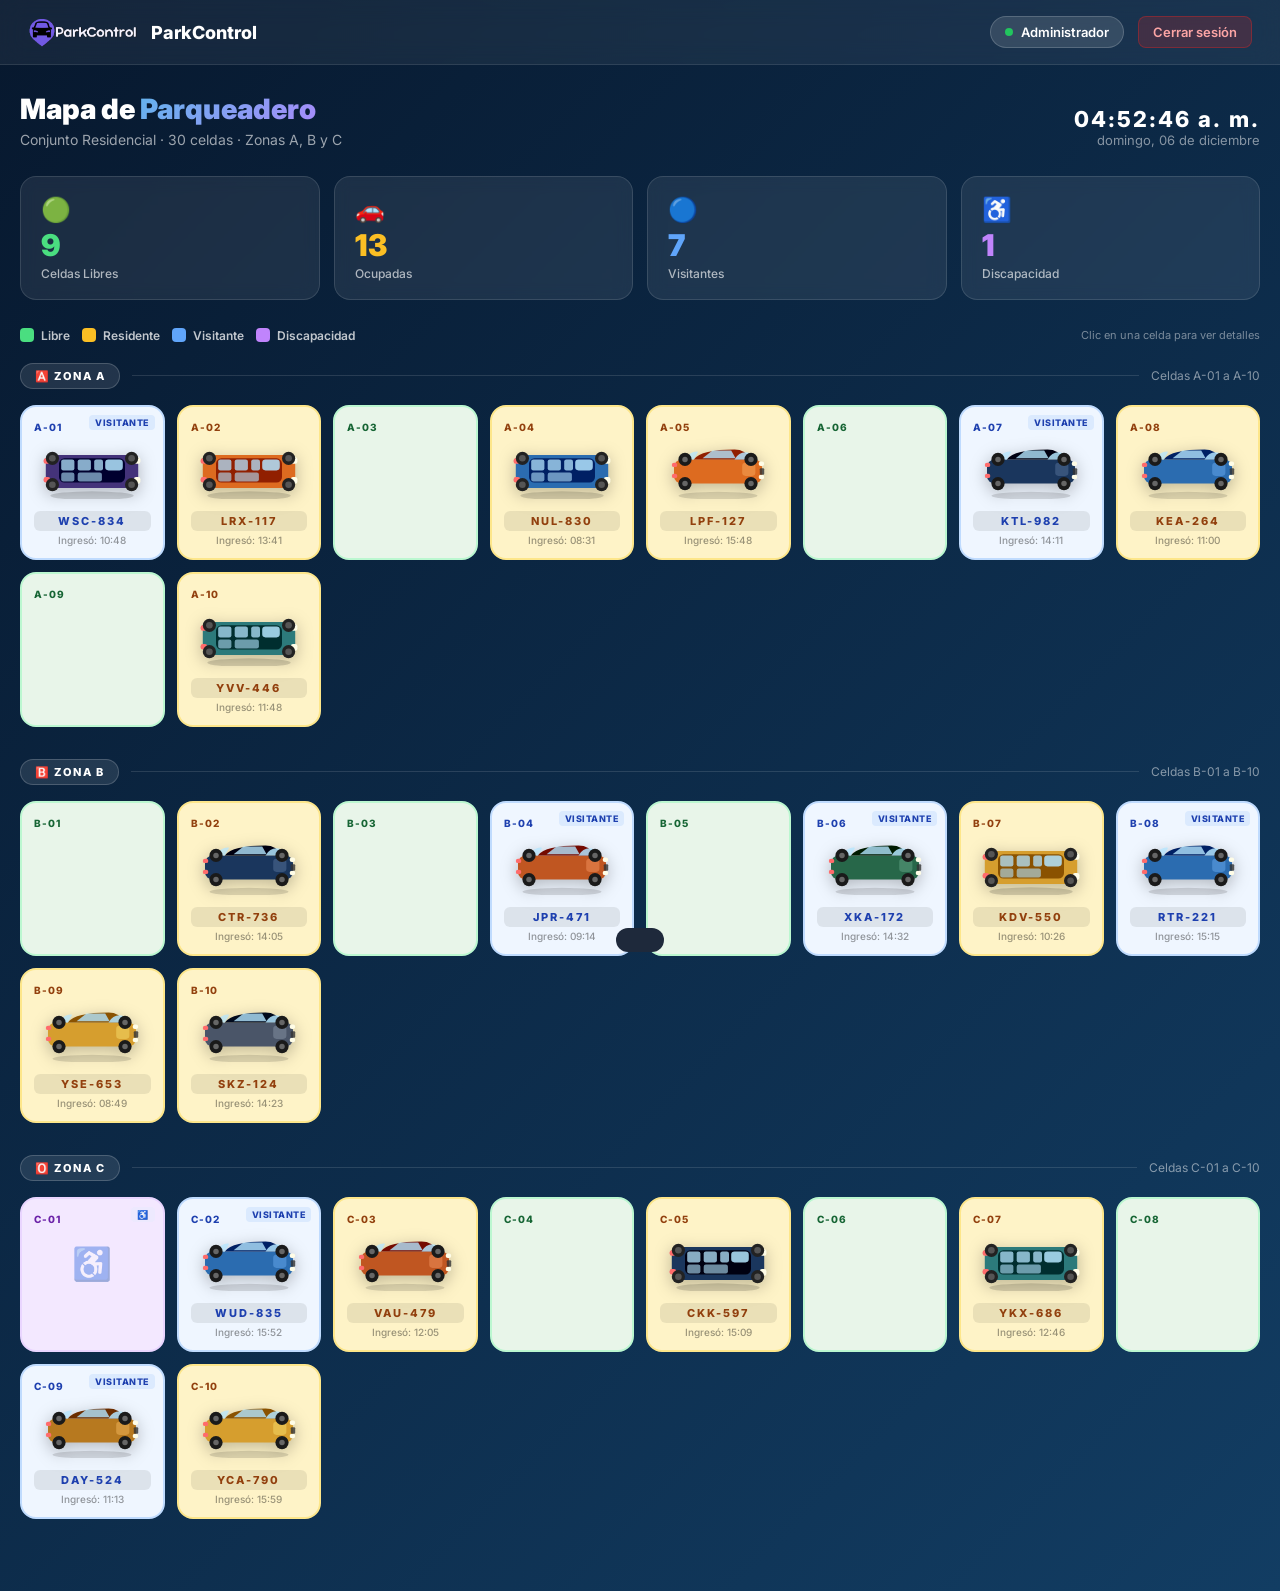
==== dashboard.html @ da75d757 "feat: dashboard con mapa de parqueadero y carros animados SVG - Nuevo dashboard.html con vista de 30" ====
<!DOCTYPE html>
<html lang="es">
<head>
  <meta charset="UTF-8">
  <meta name="viewport" content="width=device-width, initial-scale=1.0">
  <title>ParkControl — Dashboard</title>
  <link rel="preconnect" href="https://fonts.googleapis.com">
  <link href="https://fonts.googleapis.com/css2?family=Inter:wght@300;400;500;600;700;800;900&display=swap" rel="stylesheet">
  <style>
    *{box-sizing:border-box;margin:0;padding:0}
    :root{
      --azul:#1677d2;
      --azul-oscuro:#07182e;
      --azul-medio:#123d63;
      --verde:#16a34a;
      --rojo:#dc2626;
      --amarillo:#d97706;
      --celda-libre:#e8f5e9;
      --celda-ocupada:#fef3c7;
      --celda-visitante:#eff6ff;
      --celda-discapacidad:#f3e8ff;
    }

    body{
      font-family:'Inter',sans-serif;
      background:linear-gradient(135deg,var(--azul-oscuro),var(--azul-medio));
      min-height:100vh;
      color:white;
    }

    /* ═══ NAVBAR ═══ */
    .navbar{
      display:flex;
      align-items:center;
      justify-content:space-between;
      padding:14px 28px;
      background:rgba(255,255,255,0.06);
      backdrop-filter:blur(12px);
      border-bottom:1px solid rgba(255,255,255,0.1);
      position:sticky;
      top:0;
      z-index:100;
    }
    .navbar-brand{
      display:flex;
      align-items:center;
      gap:12px;
    }
    .navbar-brand img{
      height:36px;
      width:auto;
    }
    .navbar-brand span{
      font-size:18px;
      font-weight:800;
      color:#fff;
    }
    .navbar-right{
      display:flex;
      align-items:center;
      gap:14px;
    }
    .badge-user{
      display:flex;
      align-items:center;
      gap:8px;
      background:rgba(255,255,255,0.12);
      border:1px solid rgba(255,255,255,0.18);
      padding:7px 14px;
      border-radius:50px;
      font-size:13px;
      font-weight:600;
    }
    .dot-live{
      width:8px;height:8px;
      background:#22c55e;
      border-radius:50%;
      animation:pulse 2s infinite;
    }
    @keyframes pulse{
      0%,100%{box-shadow:0 0 0 0 rgba(34,197,94,.5)}
      50%{box-shadow:0 0 0 6px rgba(34,197,94,0)}
    }
    .btn-logout{
      background:rgba(220,38,38,.2);
      border:1px solid rgba(220,38,38,.4);
      color:#fca5a5;
      padding:7px 14px;
      border-radius:8px;
      font-size:13px;
      font-weight:600;
      cursor:pointer;
      text-decoration:none;
      transition:all .2s;
    }
    .btn-logout:hover{background:rgba(220,38,38,.35);}

    /* ═══ MAIN CONTAINER ═══ */
    .main{
      max-width:1300px;
      margin:0 auto;
      padding:28px 20px 40px;
    }

    /* ═══ PAGE HEADER ═══ */
    .page-header{
      display:flex;
      align-items:flex-end;
      justify-content:space-between;
      flex-wrap:wrap;
      gap:16px;
      margin-bottom:28px;
    }
    .page-header h1{
      font-size:28px;
      font-weight:900;
      color:#fff;
      line-height:1.2;
    }
    .page-header h1 span{
      background:linear-gradient(135deg,#63b3ed,#a78bfa);
      -webkit-background-clip:text;
      -webkit-text-fill-color:transparent;
      background-clip:text;
    }
    .page-header p{
      font-size:14px;
      color:rgba(255,255,255,.6);
      margin-top:4px;
    }
    .clock{
      font-size:13px;
      color:rgba(255,255,255,.5);
      text-align:right;
    }
    .clock strong{
      display:block;
      font-size:22px;
      font-weight:800;
      color:#fff;
      letter-spacing:2px;
    }

    /* ═══ KPI CARDS ═══ */
    .kpi-grid{
      display:grid;
      grid-template-columns:repeat(auto-fit,minmax(170px,1fr));
      gap:14px;
      margin-bottom:28px;
    }
    .kpi-card{
      background:rgba(255,255,255,0.08);
      border:1px solid rgba(255,255,255,0.12);
      backdrop-filter:blur(8px);
      border-radius:16px;
      padding:18px 20px;
      display:flex;
      flex-direction:column;
      gap:6px;
      transition:transform .2s, background .2s;
    }
    .kpi-card:hover{
      background:rgba(255,255,255,0.13);
      transform:translateY(-2px);
    }
    .kpi-icon{font-size:24px;}
    .kpi-val{
      font-size:30px;
      font-weight:900;
      line-height:1;
    }
    .kpi-label{font-size:12px;color:rgba(255,255,255,.65);font-weight:500;}
    .kpi-card.libre .kpi-val{color:#4ade80;}
    .kpi-card.ocupada .kpi-val{color:#fbbf24;}
    .kpi-card.visitante .kpi-val{color:#60a5fa;}
    .kpi-card.discapacidad .kpi-val{color:#c084fc;}

    /* ═══ LEYENDA ═══ */
    .leyenda{
      display:flex;
      flex-wrap:wrap;
      gap:12px;
      margin-bottom:20px;
      align-items:center;
    }
    .leyenda-item{
      display:flex;
      align-items:center;
      gap:7px;
      font-size:12px;
      font-weight:600;
      color:rgba(255,255,255,.75);
    }
    .leyenda-dot{
      width:14px;height:14px;
      border-radius:4px;
    }

    /* ═══ ZONA SECTION ═══ */
    .zona{
      margin-bottom:32px;
    }
    .zona-header{
      display:flex;
      align-items:center;
      gap:12px;
      margin-bottom:16px;
    }
    .zona-badge{
      font-size:11px;
      font-weight:800;
      letter-spacing:1.5px;
      text-transform:uppercase;
      padding:5px 14px;
      border-radius:50px;
      background:rgba(255,255,255,0.1);
      border:1px solid rgba(255,255,255,0.18);
    }
    .zona-header hr{
      flex:1;
      border:none;
      border-top:1px solid rgba(255,255,255,0.12);
    }
    .zona-count{
      font-size:12px;
      color:rgba(255,255,255,.5);
    }

    /* ═══ GRID DE CELDAS ═══ */
    .celdas-grid{
      display:grid;
      grid-template-columns:repeat(auto-fill,minmax(140px,1fr));
      gap:12px;
    }

    /* ═══ CELDA ═══ */
    .celda{
      border-radius:16px;
      padding:14px 12px 12px;
      position:relative;
      cursor:pointer;
      transition:transform .25s, box-shadow .25s;
      border:2px solid transparent;
      overflow:hidden;
    }
    .celda:hover{
      transform:translateY(-4px) scale(1.02);
      box-shadow:0 12px 32px rgba(0,0,0,.35);
    }
    .celda:active{transform:scale(.98);}

    /* estados de celda */
    .celda.libre{
      background:var(--celda-libre);
      border-color:#bbf7d0;
    }
    .celda.ocupada{
      background:var(--celda-ocupada);
      border-color:#fde68a;
    }
    .celda.visitante{
      background:var(--celda-visitante);
      border-color:#bfdbfe;
    }
    .celda.discapacidad{
      background:var(--celda-discapacidad);
      border-color:#e9d5ff;
    }

    /* número de celda */
    .celda-num{
      font-size:10px;
      font-weight:800;
      letter-spacing:1px;
      text-transform:uppercase;
      margin-bottom:8px;
    }
    .libre .celda-num{color:#166534;}
    .ocupada .celda-num{color:#92400e;}
    .visitante .celda-num{color:#1e40af;}
    .discapacidad .celda-num{color:#6b21a8;}

    /* ═══ CAR SVG ═══ */
    .car-wrap{
      display:flex;
      justify-content:center;
      align-items:center;
      height:62px;
      position:relative;
    }

    /* Carro SVG inline — se genera via JS con color dinámico */
    .car-svg{
      width:100%;
      max-width:110px;
      filter:drop-shadow(0 4px 8px rgba(0,0,0,0.25));
    }

    /* Animación de entrada del carro */
    .celda.ocupada .car-svg,
    .celda.visitante .car-svg{
      animation:carDrive .6s cubic-bezier(.34,1.56,.64,1) both;
    }
    @keyframes carDrive{
      from{transform:translateX(-40px);opacity:0;}
      to{transform:translateX(0);opacity:1;}
    }

    /* Brillo animado en las ventanas */
    .car-window-shine{
      animation:shine 3s ease-in-out infinite;
    }
    @keyframes shine{
      0%,100%{opacity:.6;}
      50%{opacity:1;}
    }

    /* Ruedas girando */
    .wheel-spin{
      transform-origin:center;
      animation:wheelSpin 1.2s linear infinite;
    }
    @keyframes wheelSpin{
      from{transform:rotate(0deg);}
      to{transform:rotate(360deg);}
    }

    /* celda libre — líneas de vacío */
    .libre-lines{
      display:flex;
      flex-direction:column;
      gap:5px;
      justify-content:center;
      align-items:center;
      height:62px;
    }
    .libre-line{
      width:70%;
      height:3px;
      background:#bbf7d0;
      border-radius:2px;
      animation:breathe 2.5s ease-in-out infinite;
    }
    .libre-line:nth-child(2){width:50%;animation-delay:.4s;}
    .libre-line:nth-child(3){width:60%;animation-delay:.8s;}
    @keyframes breathe{
      0%,100%{opacity:.4;}
      50%{opacity:.9;}
    }

    /* ♿ ícono discapacidad vacío */
    .disc-icon{
      font-size:32px;
      display:flex;align-items:center;justify-content:center;
      height:62px;
      animation:breathe 2s ease-in-out infinite;
      opacity:.4;
    }

    /* Placa */
    .celda-placa{
      font-size:11px;
      font-weight:800;
      text-align:center;
      margin-top:8px;
      letter-spacing:2px;
      padding:3px 8px;
      border-radius:6px;
      background:rgba(0,0,0,0.08);
    }
    .ocupada .celda-placa{color:#92400e;}
    .visitante .celda-placa{color:#1e40af;}
    .discapacidad .celda-placa{color:#6b21a8;}

    /* Hora entrada */
    .celda-hora{
      font-size:10px;
      text-align:center;
      margin-top:3px;
      color:rgba(0,0,0,0.4);
      font-weight:500;
    }

    /* Etiqueta visitante */
    .celda-tag{
      position:absolute;
      top:8px;
      right:8px;
      font-size:9px;
      font-weight:800;
      padding:2px 6px;
      border-radius:4px;
      text-transform:uppercase;
      letter-spacing:.5px;
    }
    .visitante .celda-tag{background:#dbeafe;color:#1e40af;}
    .discapacidad .celda-tag{background:#ede9fe;color:#6b21a8;}

    /* ═══ MODAL DETALLE CELDA ═══ */
    .overlay{
      display:none;
      position:fixed;
      inset:0;
      background:rgba(0,0,0,.55);
      backdrop-filter:blur(4px);
      z-index:200;
      justify-content:center;
      align-items:center;
    }
    .overlay.open{display:flex;}
    .modal{
      background:#fff;
      color:#1e2d3d;
      border-radius:24px;
      padding:28px;
      max-width:380px;
      width:90%;
      position:relative;
      animation:modalIn .3s cubic-bezier(.34,1.56,.64,1);
    }
    @keyframes modalIn{
      from{opacity:0;transform:scale(.85);}
      to{opacity:1;transform:scale(1);}
    }
    .modal-close{
      position:absolute;
      top:16px;right:16px;
      background:#f1f5f9;
      border:none;
      width:32px;height:32px;
      border-radius:50%;
      font-size:16px;
      cursor:pointer;
      display:flex;align-items:center;justify-content:center;
    }
    .modal-title{
      font-size:20px;
      font-weight:900;
      margin-bottom:16px;
    }
    .modal-row{
      display:flex;
      justify-content:space-between;
      align-items:center;
      padding:9px 0;
      border-bottom:1px solid #f1f5f9;
      font-size:13px;
    }
    .modal-row:last-child{border-bottom:none;}
    .modal-row span:first-child{color:#64748b;font-weight:500;}
    .modal-row span:last-child{font-weight:700;color:#0f172a;}
    .modal-estado{
      display:inline-block;
      padding:4px 12px;
      border-radius:50px;
      font-size:12px;
      font-weight:800;
    }
    .modal-btn{
      display:block;
      width:100%;
      margin-top:18px;
      padding:12px;
      border-radius:12px;
      border:none;
      font-size:14px;
      font-weight:800;
      cursor:pointer;
      transition:all .2s;
    }
    .modal-btn.liberar{
      background:linear-gradient(135deg,#dc2626,#b91c1c);
      color:#fff;
    }
    .modal-btn.liberar:hover{background:linear-gradient(135deg,#b91c1c,#991b1b);}
    .modal-btn.ocupar{
      background:linear-gradient(135deg,var(--azul),#0d47a1);
      color:#fff;
    }
    .modal-btn.ocupar:hover{opacity:.9;}

    /* ═══ TOAST ═══ */
    .toast{
      position:fixed;
      bottom:28px;
      left:50%;
      transform:translateX(-50%) translateY(80px);
      background:#1e293b;
      color:#fff;
      padding:12px 24px;
      border-radius:50px;
      font-size:14px;
      font-weight:600;
      z-index:999;
      transition:transform .4s cubic-bezier(.34,1.56,.64,1);
      white-space:nowrap;
      pointer-events:none;
    }
    .toast.show{transform:translateX(-50%) translateY(0);}

    /* ═══ RESPONSIVE ═══ */
    @media(max-width:600px){
      .navbar{padding:12px 16px;}
      .main{padding:20px 12px 32px;}
      .celdas-grid{grid-template-columns:repeat(auto-fill,minmax(120px,1fr));gap:10px;}
      .page-header h1{font-size:22px;}
    }
  </style>
</head>
<body>

<!-- NAVBAR -->
<nav class="navbar">
  <div class="navbar-brand">
    <img src="ParkControl.png" alt="ParkControl">
    <span>ParkControl</span>
  </div>
  <div class="navbar-right">
    <div class="badge-user">
      <div class="dot-live"></div>
      <span id="nombreUsuario">Administrador</span>
    </div>
    <a href="index.html" class="btn-logout">Cerrar sesión</a>
  </div>
</nav>

<!-- MAIN -->
<div class="main">

  <!-- PAGE HEADER -->
  <div class="page-header">
    <div>
      <h1>Mapa de <span>Parqueadero</span></h1>
      <p>Conjunto Residencial · 30 celdas · Zonas A, B y C</p>
    </div>
    <div class="clock">
      <strong id="reloj">--:--:--</strong>
      <span id="fecha">...</span>
    </div>
  </div>

  <!-- KPI CARDS -->
  <div class="kpi-grid">
    <div class="kpi-card libre">
      <div class="kpi-icon">🟢</div>
      <div class="kpi-val" id="cnt-libre">0</div>
      <div class="kpi-label">Celdas Libres</div>
    </div>
    <div class="kpi-card ocupada">
      <div class="kpi-icon">🚗</div>
      <div class="kpi-val" id="cnt-ocupada">0</div>
      <div class="kpi-label">Ocupadas</div>
    </div>
    <div class="kpi-card visitante">
      <div class="kpi-icon">🔵</div>
      <div class="kpi-val" id="cnt-visitante">0</div>
      <div class="kpi-label">Visitantes</div>
    </div>
    <div class="kpi-card discapacidad">
      <div class="kpi-icon">♿</div>
      <div class="kpi-val" id="cnt-disc">0</div>
      <div class="kpi-label">Discapacidad</div>
    </div>
  </div>

  <!-- LEYENDA -->
  <div class="leyenda">
    <div class="leyenda-item"><div class="leyenda-dot" style="background:#4ade80"></div>Libre</div>
    <div class="leyenda-item"><div class="leyenda-dot" style="background:#fbbf24"></div>Residente</div>
    <div class="leyenda-item"><div class="leyenda-dot" style="background:#60a5fa"></div>Visitante</div>
    <div class="leyenda-item"><div class="leyenda-dot" style="background:#c084fc"></div>Discapacidad</div>
    <span style="margin-left:auto;font-size:11px;color:rgba(255,255,255,.45)">Clic en una celda para ver detalles</span>
  </div>

  <!-- ZONA A -->
  <div class="zona">
    <div class="zona-header">
      <div class="zona-badge">🅰️ Zona A</div>
      <hr>
      <div class="zona-count">Celdas A-01 a A-10</div>
    </div>
    <div class="celdas-grid" id="zona-A"></div>
  </div>

  <!-- ZONA B -->
  <div class="zona">
    <div class="zona-header">
      <div class="zona-badge">🅱️ Zona B</div>
      <hr>
      <div class="zona-count">Celdas B-01 a B-10</div>
    </div>
    <div class="celdas-grid" id="zona-B"></div>
  </div>

  <!-- ZONA C -->
  <div class="zona">
    <div class="zona-header">
      <div class="zona-badge">🅾️ Zona C</div>
      <hr>
      <div class="zona-count">Celdas C-01 a C-10</div>
    </div>
    <div class="celdas-grid" id="zona-C"></div>
  </div>

</div><!-- /main -->

<!-- MODAL -->
<div class="overlay" id="overlay" onclick="cerrarModal(event)">
  <div class="modal" id="modal">
    <button class="modal-close" onclick="cerrarModal()">✕</button>
    <div class="modal-title" id="modal-titulo">Celda A-01</div>
    <div id="modal-body"></div>
    <button class="modal-btn" id="modal-accion" onclick="toggleCelda()"></button>
  </div>
</div>

<!-- TOAST -->
<div class="toast" id="toast"></div>

<script>
// ══════════════════════════════════════════════
//  DATOS DE PARQUEADERO
// ══════════════════════════════════════════════

// Colores de carros por zona/tipo (HSL)
const COLORES_CARROS = [
  '#e53e3e','#dd6b20','#d69e2e','#38a169','#2b6cb0',
  '#553c9a','#b7791f','#2c7a7b','#9b2c2c','#276749',
  '#1a365d','#44337a','#c05621','#2d3748','#4a5568',
];

// SVG de carro visto desde arriba (top-view)
function carroSVG(color, tipo = 'sedan') {
  // Colores derivados
  const bodyColor = color;
  const darkColor = shadeColor(color, -30);
  const lightColor = shadeColor(color, 30);

  if (tipo === 'suv') {
    return `<svg class="car-svg" viewBox="0 0 100 50" xmlns="http://www.w3.org/2000/svg">
      <!-- Sombra -->
      <ellipse cx="50" cy="47" rx="38" ry="4" fill="rgba(0,0,0,0.15)"/>
      <!-- Carrocería SUV -->
      <rect x="8" y="10" width="84" height="30" rx="8" fill="${bodyColor}"/>
      <!-- Techo -->
      <rect x="20" y="13" width="60" height="22" rx="5" fill="${darkColor}"/>
      <!-- Parabrisas delantero -->
      <rect x="62" y="14" width="16" height="10" rx="3" fill="rgba(180,230,255,0.85)" class="car-window-shine"/>
      <!-- Vidrios laterales -->
      <rect x="22" y="14" width="12" height="10" rx="2" fill="rgba(180,230,255,0.75)" class="car-window-shine"/>
      <rect x="37" y="14" width="12" height="10" rx="2" fill="rgba(180,230,255,0.75)" class="car-window-shine"/>
      <rect x="52" y="14" width="8" height="10" rx="2" fill="rgba(180,230,255,0.75)" class="car-window-shine"/>
      <!-- Vidrios traseros -->
      <rect x="22" y="26" width="12" height="8" rx="2" fill="rgba(180,230,255,0.6)" class="car-window-shine"/>
      <rect x="37" y="26" width="22" height="8" rx="2" fill="rgba(180,230,255,0.6)" class="car-window-shine"/>
      <!-- Faros delanteros -->
      <rect x="88" y="12" width="6" height="6" rx="2" fill="#fffde7"/>
      <rect x="88" y="30" width="6" height="6" rx="2" fill="#fffde7"/>
      <!-- Faros traseros -->
      <rect x="6" y="13" width="6" height="5" rx="2" fill="#ff6b6b"/>
      <rect x="6" y="30" width="6" height="5" rx="2" fill="#ff6b6b"/>
      <!-- Ruedas -->
      <g class="wheel-spin" style="transform-origin:14px 13px"><circle cx="14" cy="13" r="6" fill="#222"/><circle cx="14" cy="13" r="3" fill="#555"/></g>
      <g class="wheel-spin" style="transform-origin:14px 37px"><circle cx="14" cy="37" r="6" fill="#222"/><circle cx="14" cy="37" r="3" fill="#555"/></g>
      <g class="wheel-spin" style="transform-origin:86px 13px"><circle cx="86" cy="13" r="6" fill="#222"/><circle cx="86" cy="13" r="3" fill="#555"/></g>
      <g class="wheel-spin" style="transform-origin:86px 37px"><circle cx="86" cy="37" r="6" fill="#222"/><circle cx="86" cy="37" r="3" fill="#555"/></g>
    </svg>`;
  }
  // sedan / default
  return `<svg class="car-svg" viewBox="0 0 100 50" xmlns="http://www.w3.org/2000/svg">
    <!-- Sombra -->
    <ellipse cx="50" cy="47" rx="36" ry="3.5" fill="rgba(0,0,0,0.13)"/>
    <!-- Carrocería -->
    <rect x="10" y="14" width="80" height="22" rx="7" fill="${bodyColor}"/>
    <!-- Techo aerodinámico -->
    <path d="M28 14 Q35 5 65 5 Q75 5 80 14 Z" fill="${darkColor}"/>
    <!-- Parabrisas delantero -->
    <path d="M65 14 Q70 6 78 8 L80 14 Z" fill="rgba(180,230,255,0.85)" class="car-window-shine"/>
    <!-- Parabrisas trasero -->
    <path d="M20 14 Q25 6 32 7 L28 14 Z" fill="rgba(180,230,255,0.75)" class="car-window-shine"/>
    <!-- Ventanas laterales -->
    <path d="M36 13 L45 6 L62 6 L66 13 Z" fill="rgba(180,230,255,0.8)" class="car-window-shine"/>
    <!-- Faros delanteros LED -->
    <rect x="87" y="16" width="5" height="4" rx="2" fill="#fffde7"/>
    <rect x="87" y="28" width="5" height="4" rx="2" fill="#fffde7"/>
    <!-- Faros traseros -->
    <rect x="8" y="17" width="5" height="4" rx="2" fill="#ff6b6b"/>
    <rect x="8" y="27" width="5" height="4" rx="2" fill="#ff6b6b"/>
    <!-- Capó detalles -->
    <rect x="72" y="17" width="12" height="12" rx="3" fill="${lightColor}" opacity=".4"/>
    <!-- Rejilla delantera -->
    <rect x="88" y="22" width="4" height="6" rx="1" fill="#333" opacity=".8"/>
    <!-- Ruedas -->
    <g class="wheel-spin" style="transform-origin:20px 14px"><circle cx="20" cy="14" r="6" fill="#1a1a1a"/><circle cx="20" cy="14" r="2.5" fill="#666"/></g>
    <g class="wheel-spin" style="transform-origin:20px 36px"><circle cx="20" cy="36" r="6" fill="#1a1a1a"/><circle cx="20" cy="36" r="2.5" fill="#666"/></g>
    <g class="wheel-spin" style="transform-origin:80px 14px"><circle cx="80" cy="14" r="6" fill="#1a1a1a"/><circle cx="80" cy="14" r="2.5" fill="#666"/></g>
    <g class="wheel-spin" style="transform-origin:80px 36px"><circle cx="80" cy="36" r="6" fill="#1a1a1a"/><circle cx="80" cy="36" r="2.5" fill="#666"/></g>
  </svg>`;
}

function shadeColor(col, percent) {
  let R = parseInt(col.slice(1,3),16);
  let G = parseInt(col.slice(3,5),16);
  let B = parseInt(col.slice(5,7),16);
  R = Math.min(255,Math.max(0,R+Math.round(2.55*percent)));
  G = Math.min(255,Math.max(0,G+Math.round(2.55*percent)));
  B = Math.min(255,Math.max(0,B+Math.round(2.55*percent)));
  return '#'+((1<<24)+(R<<16)+(G<<8)+B).toString(16).slice(1);
}

// Generar placa colombiana aleatoria
function placaRandom() {
  const letras = 'ABCDEFGHJKLMNPRSTUVWXYZ';
  const nums = '0123456789';
  return [letras,letras,letras].map(l=>l[Math.floor(Math.random()*l.length)]).join('') +
         '-' + [nums,nums,nums].map(n=>n[Math.floor(Math.random()*n.length)]).join('');
}

// Generar datos de celdas
function generarCeldas(zona, cantidad) {
  const estados = ['ocupada','ocupada','ocupada','libre','libre','visitante'];
  return Array.from({length:cantidad},(_,i)=>{
    const num = String(i+1).padStart(2,'0');
    const id  = `${zona}-${num}`;
    const esDisc = (zona==='C' && i===0);
    const estado = esDisc ? 'discapacidad' : estados[Math.floor(Math.random()*estados.length)];
    const colorIdx = Math.floor(Math.random()*COLORES_CARROS.length);
    const tipo = Math.random()>.5?'suv':'sedan';
    const hora = `${String(Math.floor(Math.random()*8+8)).padStart(2,'0')}:${String(Math.floor(Math.random()*60)).padStart(2,'0')}`;
    const apto = `${Math.floor(Math.random()*12+1)}-${String(Math.floor(Math.random()*4+1)).padStart(2,'0')}`;
    return {
      id, zona, num, estado,
      placa: estado!=='libre' && estado!=='discapacidad' ? placaRandom() : null,
      color: COLORES_CARROS[colorIdx],
      tipo,
      hora: estado!=='libre' ? hora : null,
      apto: estado==='ocupada' ? apto : null,
    };
  });
}

const CELDAS = {
  A: generarCeldas('A', 10),
  B: generarCeldas('B', 10),
  C: generarCeldas('C', 10),
};

let celdaActual = null;

// ══════════════════════════════════════════════
//  RENDER CELDAS
// ══════════════════════════════════════════════
function renderCelda(c) {
  const div = document.createElement('div');
  div.className = `celda ${c.estado}`;
  div.id = `celda-${c.id}`;
  div.onclick = () => abrirModal(c.id);

  // Número
  const num = document.createElement('div');
  num.className = 'celda-num';
  num.textContent = c.id;
  div.appendChild(num);

  // Tag especial
  if (c.estado==='visitante') {
    const tag = document.createElement('div');
    tag.className='celda-tag';
    tag.textContent='Visitante';
    div.appendChild(tag);
  }
  if (c.estado==='discapacidad') {
    const tag = document.createElement('div');
    tag.className='celda-tag';
    tag.textContent='♿';
    div.appendChild(tag);
  }

  // Contenido visual
  const wrap = document.createElement('div');
  wrap.className = 'car-wrap';

  if (c.estado==='libre') {
    wrap.innerHTML = `<div class="libre-lines"><div class="libre-line"></div><div class="libre-line"></div><div class="libre-line"></div></div>`;
  } else if (c.estado==='discapacidad') {
    wrap.innerHTML = `<div class="disc-icon">♿</div>`;
  } else {
    wrap.innerHTML = carroSVG(c.color, c.tipo);
  }
  div.appendChild(wrap);

  // Placa
  if (c.placa) {
    const placa = document.createElement('div');
    placa.className = 'celda-placa';
    placa.textContent = c.placa;
    div.appendChild(placa);
    if (c.hora) {
      const hora = document.createElement('div');
      hora.className = 'celda-hora';
      hora.textContent = `Ingresó: ${c.hora}`;
      div.appendChild(hora);
    }
  }

  return div;
}

function renderZona(zona) {
  const container = document.getElementById(`zona-${zona}`);
  container.innerHTML = '';
  CELDAS[zona].forEach(c => container.appendChild(renderCelda(c)));
}

function actualizarKPIs() {
  const todas = [...CELDAS.A,...CELDAS.B,...CELDAS.C];
  document.getElementById('cnt-libre').textContent   = todas.filter(c=>c.estado==='libre').length;
  document.getElementById('cnt-ocupada').textContent = todas.filter(c=>c.estado==='ocupada').length;
  document.getElementById('cnt-visitante').textContent=todas.filter(c=>c.estado==='visitante').length;
  document.getElementById('cnt-disc').textContent    = todas.filter(c=>c.estado==='discapacidad').length;
}

// ══════════════════════════════════════════════
//  MODAL
// ══════════════════════════════════════════════
function buscarCelda(id) {
  return [...CELDAS.A,...CELDAS.B,...CELDAS.C].find(c=>c.id===id);
}

function abrirModal(id) {
  const c = buscarCelda(id);
  celdaActual = id;

  document.getElementById('modal-titulo').textContent = `Celda ${c.id}`;

  const estadoColors = {
    libre:'background:#dcfce7;color:#166534',
    ocupada:'background:#fef9c3;color:#854d0e',
    visitante:'background:#dbeafe;color:#1e40af',
    discapacidad:'background:#f3e8ff;color:#6b21a8',
  };
  const estadoLabels = {libre:'Libre',ocupada:'Ocupada · Residente',visitante:'Visitante',discapacidad:'Discapacidad'};

  let rows = `
    <div class="modal-row">
      <span>Estado</span>
      <span class="modal-estado" style="${estadoColors[c.estado]}">${estadoLabels[c.estado]}</span>
    </div>
    <div class="modal-row"><span>Zona</span><span>Zona ${c.zona}</span></div>
  `;
  if (c.placa)  rows += `<div class="modal-row"><span>Placa</span><span>${c.placa}</span></div>`;
  if (c.hora)   rows += `<div class="modal-row"><span>Ingreso</span><span>${c.hora}</span></div>`;
  if (c.apto)   rows += `<div class="modal-row"><span>Apartamento</span><span>${c.apto}</span></div>`;
  if (c.color && c.estado!=='libre')
    rows += `<div class="modal-row"><span>Color vehículo</span><span><span style="display:inline-block;width:14px;height:14px;border-radius:3px;background:${c.color};vertical-align:middle;margin-right:5px"></span>${c.color}</span></div>`;

  document.getElementById('modal-body').innerHTML = rows;

  const btn = document.getElementById('modal-accion');
  if (c.estado==='libre' || c.estado==='discapacidad') {
    btn.className = 'modal-btn ocupar';
    btn.textContent = '🚗 Registrar ingreso';
  } else {
    btn.className = 'modal-btn liberar';
    btn.textContent = '✅ Registrar salida';
  }

  document.getElementById('overlay').classList.add('open');
}

function cerrarModal(e) {
  if (!e || e.target===document.getElementById('overlay')) {
    document.getElementById('overlay').classList.remove('open');
    celdaActual = null;
  }
}

function toggleCelda() {
  if (!celdaActual) return;
  const c = buscarCelda(celdaActual);
  const zona = c.zona;
  const idx  = CELDAS[zona].findIndex(x=>x.id===celdaActual);

  if (c.estado==='libre' || c.estado==='discapacidad') {
    CELDAS[zona][idx] = {
      ...c,
      estado: c.estado==='discapacidad'?'discapacidad':'ocupada',
      placa: placaRandom(),
      color: COLORES_CARROS[Math.floor(Math.random()*COLORES_CARROS.length)],
      tipo: Math.random()>.5?'suv':'sedan',
      hora: new Date().toLocaleTimeString('es-CO',{hour:'2-digit',minute:'2-digit'}),
    };
    if (c.estado==='discapacidad') CELDAS[zona][idx].estado = 'discapacidad';
    else CELDAS[zona][idx].estado = 'ocupada';
    mostrarToast(`🚗 Vehículo registrado en ${celdaActual}`);
  } else {
    CELDAS[zona][idx] = {...c, estado: c.estado==='discapacidad'?'discapacidad':'libre', placa:null, hora:null, apto:null, color:null};
    if (c.estado==='discapacidad') CELDAS[zona][idx].estado='discapacidad';
    mostrarToast(`✅ Celda ${celdaActual} liberada`);
  }

  document.getElementById('overlay').classList.remove('open');
  celdaActual = null;

  renderZona(zona);
  actualizarKPIs();
}

// ══════════════════════════════════════════════
//  TOAST
// ══════════════════════════════════════════════
function mostrarToast(msg) {
  const t = document.getElementById('toast');
  t.textContent = msg;
  t.classList.add('show');
  setTimeout(()=>t.classList.remove('show'), 2800);
}

// ══════════════════════════════════════════════
//  RELOJ
// ══════════════════════════════════════════════
function actualizarReloj() {
  const now = new Date();
  document.getElementById('reloj').textContent = now.toLocaleTimeString('es-CO',{hour:'2-digit',minute:'2-digit',second:'2-digit'});
  document.getElementById('fecha').textContent = now.toLocaleDateString('es-CO',{weekday:'long',day:'2-digit',month:'long'});
}

// ══════════════════════════════════════════════
//  INIT
// ══════════════════════════════════════════════
(function init() {
  // Leer usuario de localStorage (si viene del login)
  try {
    const user = JSON.parse(localStorage.getItem('parkcontrol_user'));
    if (user) document.getElementById('nombreUsuario').textContent = user.nombre;
  } catch(e) {}

  renderZona('A');
  renderZona('B');
  renderZona('C');
  actualizarKPIs();
  actualizarReloj();
  setInterval(actualizarReloj, 1000);
})();
</script>
</body>
</html>
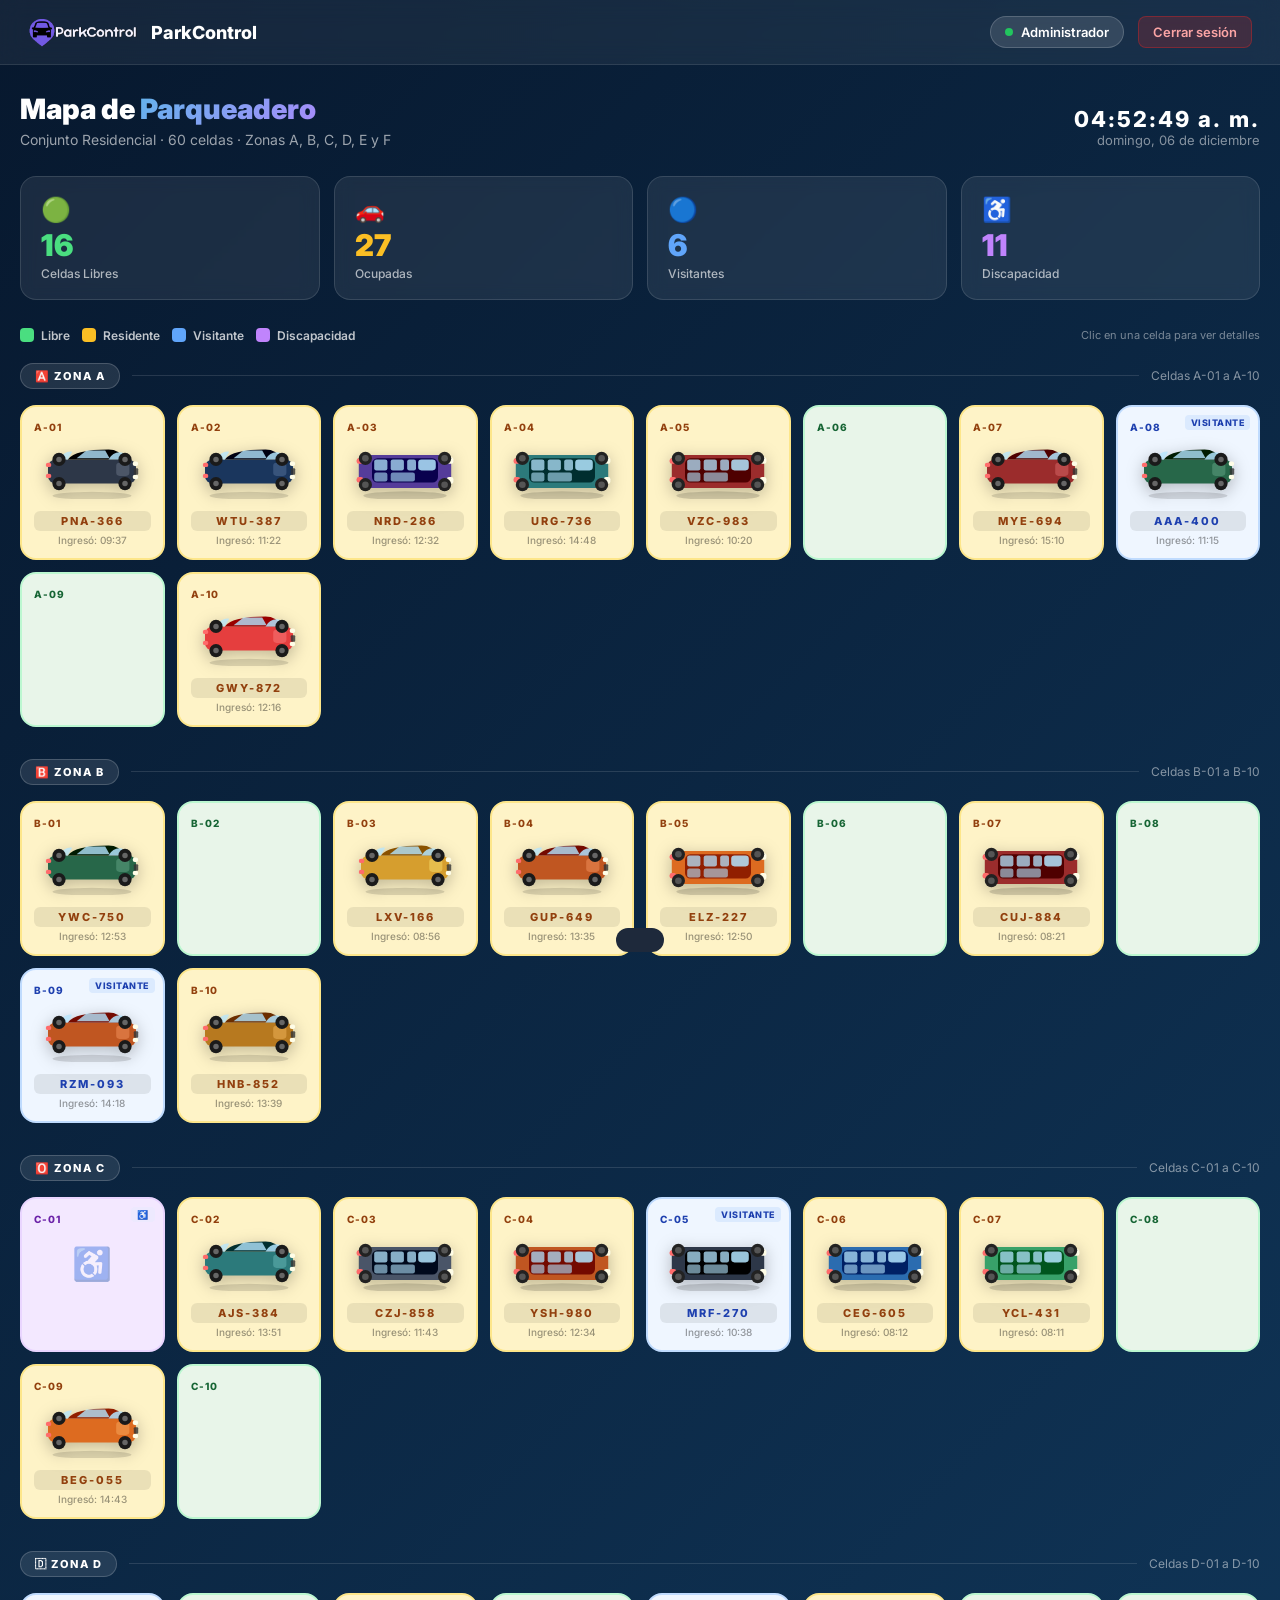
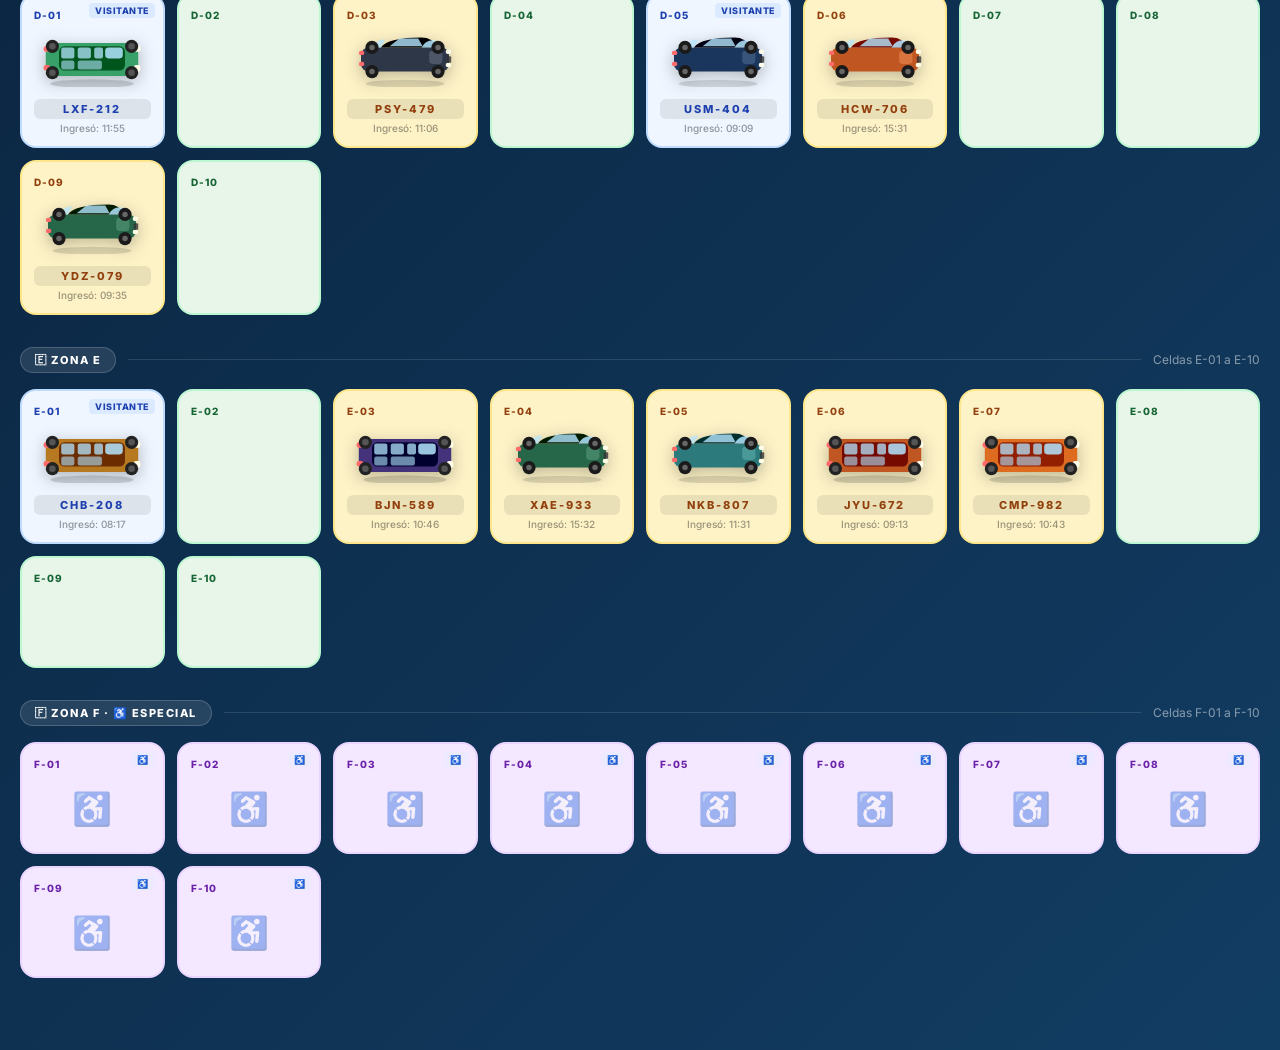
==== commit 6d04fd21: "feat: ampliar parqueadero a 60 celdas en 6 zonas (A-F) - Nuevas zonas D, E y F con 10 celdas cada un" ====
--- a/dashboard.html
+++ b/dashboard.html
@@ -531,7 +531,7 @@
   <div class="page-header">
     <div>
       <h1>Mapa de <span>Parqueadero</span></h1>
-      <p>Conjunto Residencial · 30 celdas · Zonas A, B y C</p>
+      <p>Conjunto Residencial · 60 celdas · Zonas A, B, C, D, E y F</p>
     </div>
     <div class="clock">
       <strong id="reloj">--:--:--</strong>
@@ -600,6 +600,36 @@
       <div class="zona-count">Celdas C-01 a C-10</div>
     </div>
     <div class="celdas-grid" id="zona-C"></div>
+  </div>
+
+  <!-- ZONA D -->
+  <div class="zona">
+    <div class="zona-header">
+      <div class="zona-badge">🇩 Zona D</div>
+      <hr>
+      <div class="zona-count">Celdas D-01 a D-10</div>
+    </div>
+    <div class="celdas-grid" id="zona-D"></div>
+  </div>
+
+  <!-- ZONA E -->
+  <div class="zona">
+    <div class="zona-header">
+      <div class="zona-badge">🇪 Zona E</div>
+      <hr>
+      <div class="zona-count">Celdas E-01 a E-10</div>
+    </div>
+    <div class="celdas-grid" id="zona-E"></div>
+  </div>
+
+  <!-- ZONA F -->
+  <div class="zona">
+    <div class="zona-header">
+      <div class="zona-badge">🇫 Zona F · ♿ Especial</div>
+      <hr>
+      <div class="zona-count">Celdas F-01 a F-10</div>
+    </div>
+    <div class="celdas-grid" id="zona-F"></div>
   </div>
 
 </div><!-- /main -->
@@ -722,7 +752,8 @@
   return Array.from({length:cantidad},(_,i)=>{
     const num = String(i+1).padStart(2,'0');
     const id  = `${zona}-${num}`;
-    const esDisc = (zona==='C' && i===0);
+    // Zona F es toda de discapacidad, C-01 también
+    const esDisc = (zona==='F') || (zona==='C' && i===0);
     const estado = esDisc ? 'discapacidad' : estados[Math.floor(Math.random()*estados.length)];
     const colorIdx = Math.floor(Math.random()*COLORES_CARROS.length);
     const tipo = Math.random()>.5?'suv':'sedan';
@@ -743,6 +774,9 @@
   A: generarCeldas('A', 10),
   B: generarCeldas('B', 10),
   C: generarCeldas('C', 10),
+  D: generarCeldas('D', 10),
+  E: generarCeldas('E', 10),
+  F: generarCeldas('F', 10),
 };
 
 let celdaActual = null;
@@ -813,7 +847,7 @@
 }
 
 function actualizarKPIs() {
-  const todas = [...CELDAS.A,...CELDAS.B,...CELDAS.C];
+  const todas = [...CELDAS.A,...CELDAS.B,...CELDAS.C,...CELDAS.D,...CELDAS.E,...CELDAS.F];
   document.getElementById('cnt-libre').textContent   = todas.filter(c=>c.estado==='libre').length;
   document.getElementById('cnt-ocupada').textContent = todas.filter(c=>c.estado==='ocupada').length;
   document.getElementById('cnt-visitante').textContent=todas.filter(c=>c.estado==='visitante').length;
@@ -824,7 +858,7 @@
 //  MODAL
 // ══════════════════════════════════════════════
 function buscarCelda(id) {
-  return [...CELDAS.A,...CELDAS.B,...CELDAS.C].find(c=>c.id===id);
+  return [...CELDAS.A,...CELDAS.B,...CELDAS.C,...CELDAS.D,...CELDAS.E,...CELDAS.F].find(c=>c.id===id);
 }
 
 function abrirModal(id) {
@@ -938,6 +972,9 @@
   renderZona('A');
   renderZona('B');
   renderZona('C');
+  renderZona('D');
+  renderZona('E');
+  renderZona('F');
   actualizarKPIs();
   actualizarReloj();
   setInterval(actualizarReloj, 1000);
